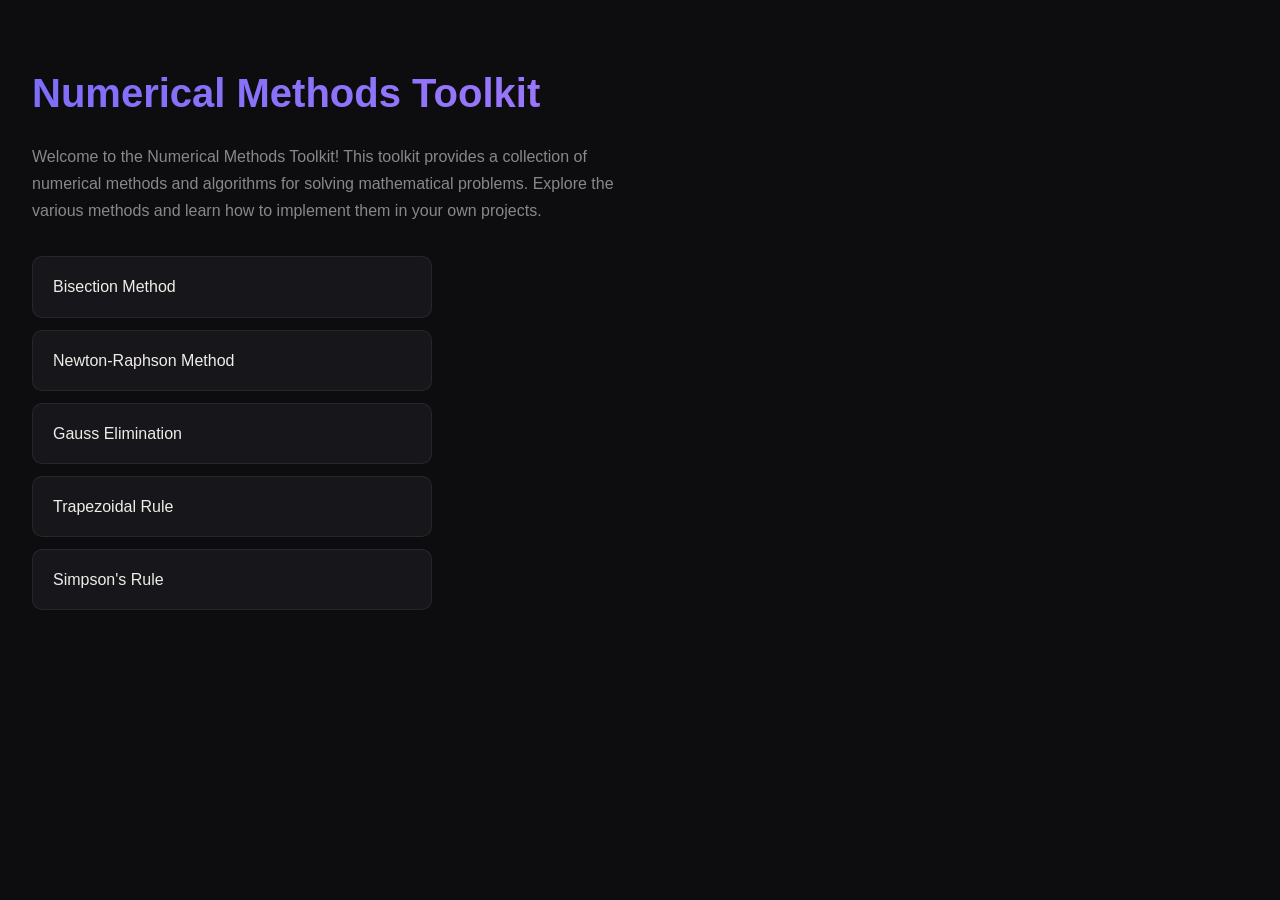
==== numerical-methods/index.html @ 8ac3cdbe "fixed syntax" ====
<!DOCTYPE html>
<html lang="en">
<head>
    <meta charset="UTF-8">
    <meta name="viewport" content="width=device-width, initial-scale=1.0">
    <title>Numerical Methods Toolkit</title>
    <link rel="stylesheet" href="styles.css">
</head>
<body>
    <h1>Numerical Methods Toolkit</h1>
    <p>Welcome to the Numerical Methods Toolkit! This toolkit provides a collection of numerical methods and algorithms for solving mathematical problems. Explore the various methods and learn how to implement them in your own projects.</p>
    <ul>
        <li><a href="bisection_method.html">Bisection Method</a></li>
        <li><a href="newton_raphson.html">Newton-Raphson Method</a></li>
        <li><a href="gauss_elimination.html">Gauss Elimination</a></li>
        <li><a href="trapezoidal_rule.html">Trapezoidal Rule</a></li>
        <li><a href="simpsons_rule.html">Simpson's Rule</a></li>
    </ul>
    <script src="script.js"></script>
</body>
</html>
---- numerical-methods/styles.css ----
:root {
    --bg: #0d0d0f;
    --text: #f0ede8;
    --accent: #7c6dfa;
    --accent2: #c084fc;
    --muted: #888;
}

body {
    background: var(--bg);
    color: var(--text);
    font-family: 'DM Sans', sans-serif;
    line-height: 1.7;
    margin: 0;
    padding: 2rem;
}

h1 {
    font-size: 2.5rem;
    margin-bottom: 1rem;
    font-weight: 800;
    background: linear-gradient(135deg, var(--accent), var(--accent2));
    -webkit-background-clip: text;
    background-clip: text;
    -webkit-text-fill-color: transparent;
}

p {
    color: var(--muted);
    margin-bottom: 2rem;
    max-width: 600px;
}

ul {
    list-style: none;
    padding: 0;
    display: flex;
    flex-direction: column;
    gap: 0.75rem;
    max-width: 400px;
}

li a {
    display: block;
    padding: 1rem 1.25rem;
    background: #16161b;
    border: 1px solid rgba(255, 255, 255, 0.07);
    border-radius: 10px;
    color: var(--text);
    text-decoration: none;
    transition: all 0.2s;
}

li a:hover {
    background: var(--accent);
    border-color: var(--accent);
    transform: translateY(-2px);
}
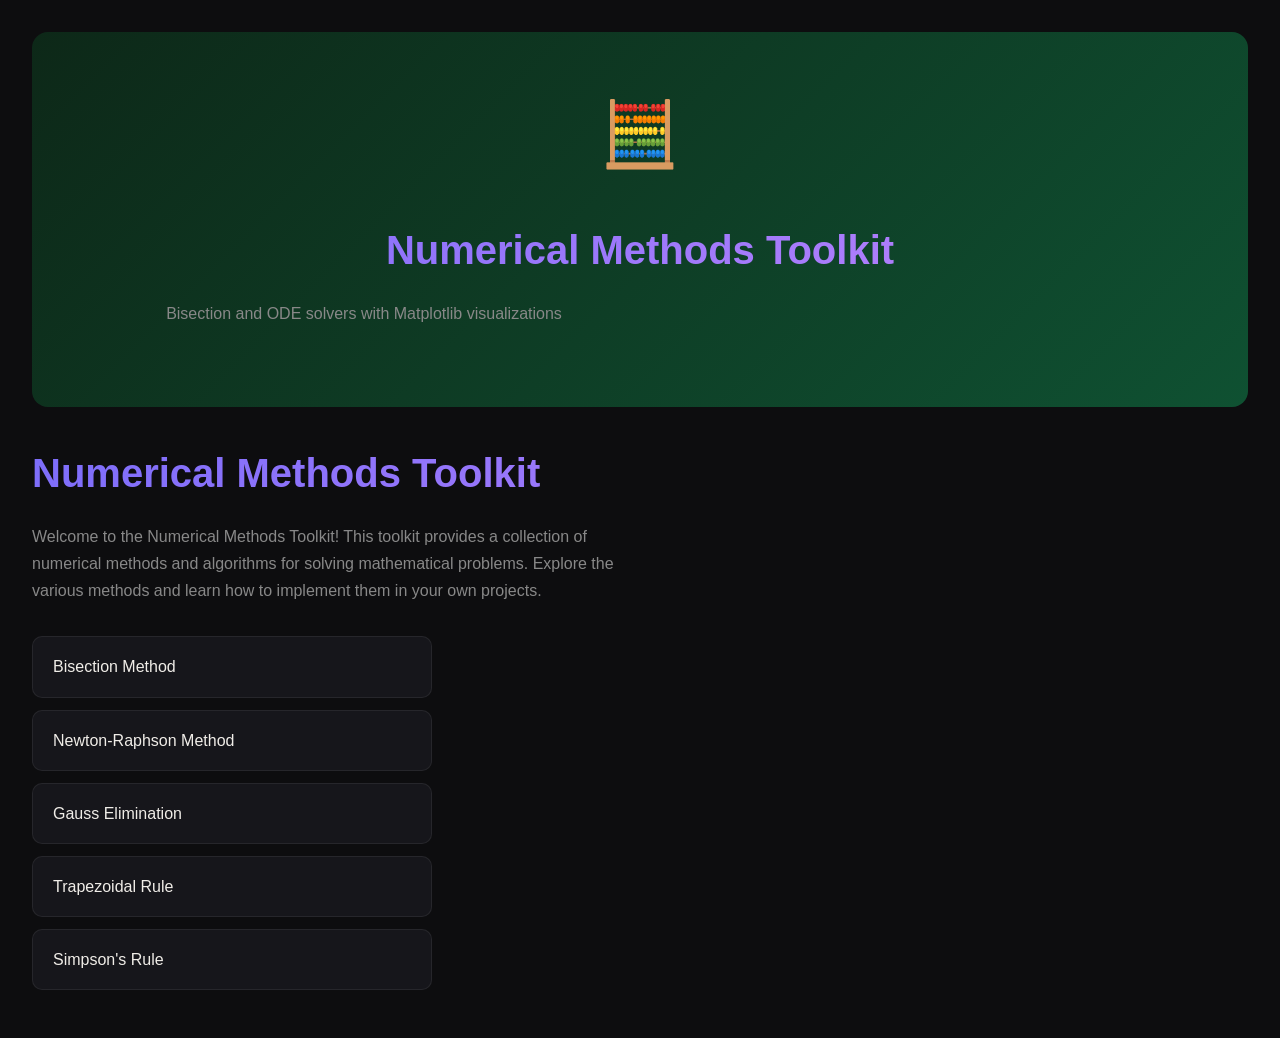
==== commit dd14e655: "added bg for nmethods" ====
--- a/numerical-methods/index.html
+++ b/numerical-methods/index.html
@@ -5,6 +5,11 @@
     <meta name="viewport" content="width=device-width, initial-scale=1.0">
     <title>Numerical Methods Toolkit</title>
     <link rel="stylesheet" href="styles.css">
+    <div class="page-header">
+    <div class="page-icon">&#129518;</div>
+    <h1>Numerical Methods Toolkit</h1>
+    <p>Bisection and ODE solvers with Matplotlib visualizations</p>
+</div>
 </head>
 <body>
     <h1>Numerical Methods Toolkit</h1>
--- a/numerical-methods/styles.css
+++ b/numerical-methods/styles.css
@@ -55,4 +55,17 @@
     background: var(--accent);
     border-color: var(--accent);
     transform: translateY(-2px);
+}
+
+.page-header {
+    background: linear-gradient(135deg, #0d2818, #0f5132);
+    padding: 3rem 2rem;
+    border-radius: 16px;
+    margin-bottom: 2rem;
+    text-align: center;
+}
+
+.page-icon {
+    font-size: 4rem;
+    margin-bottom: 1rem;
 }
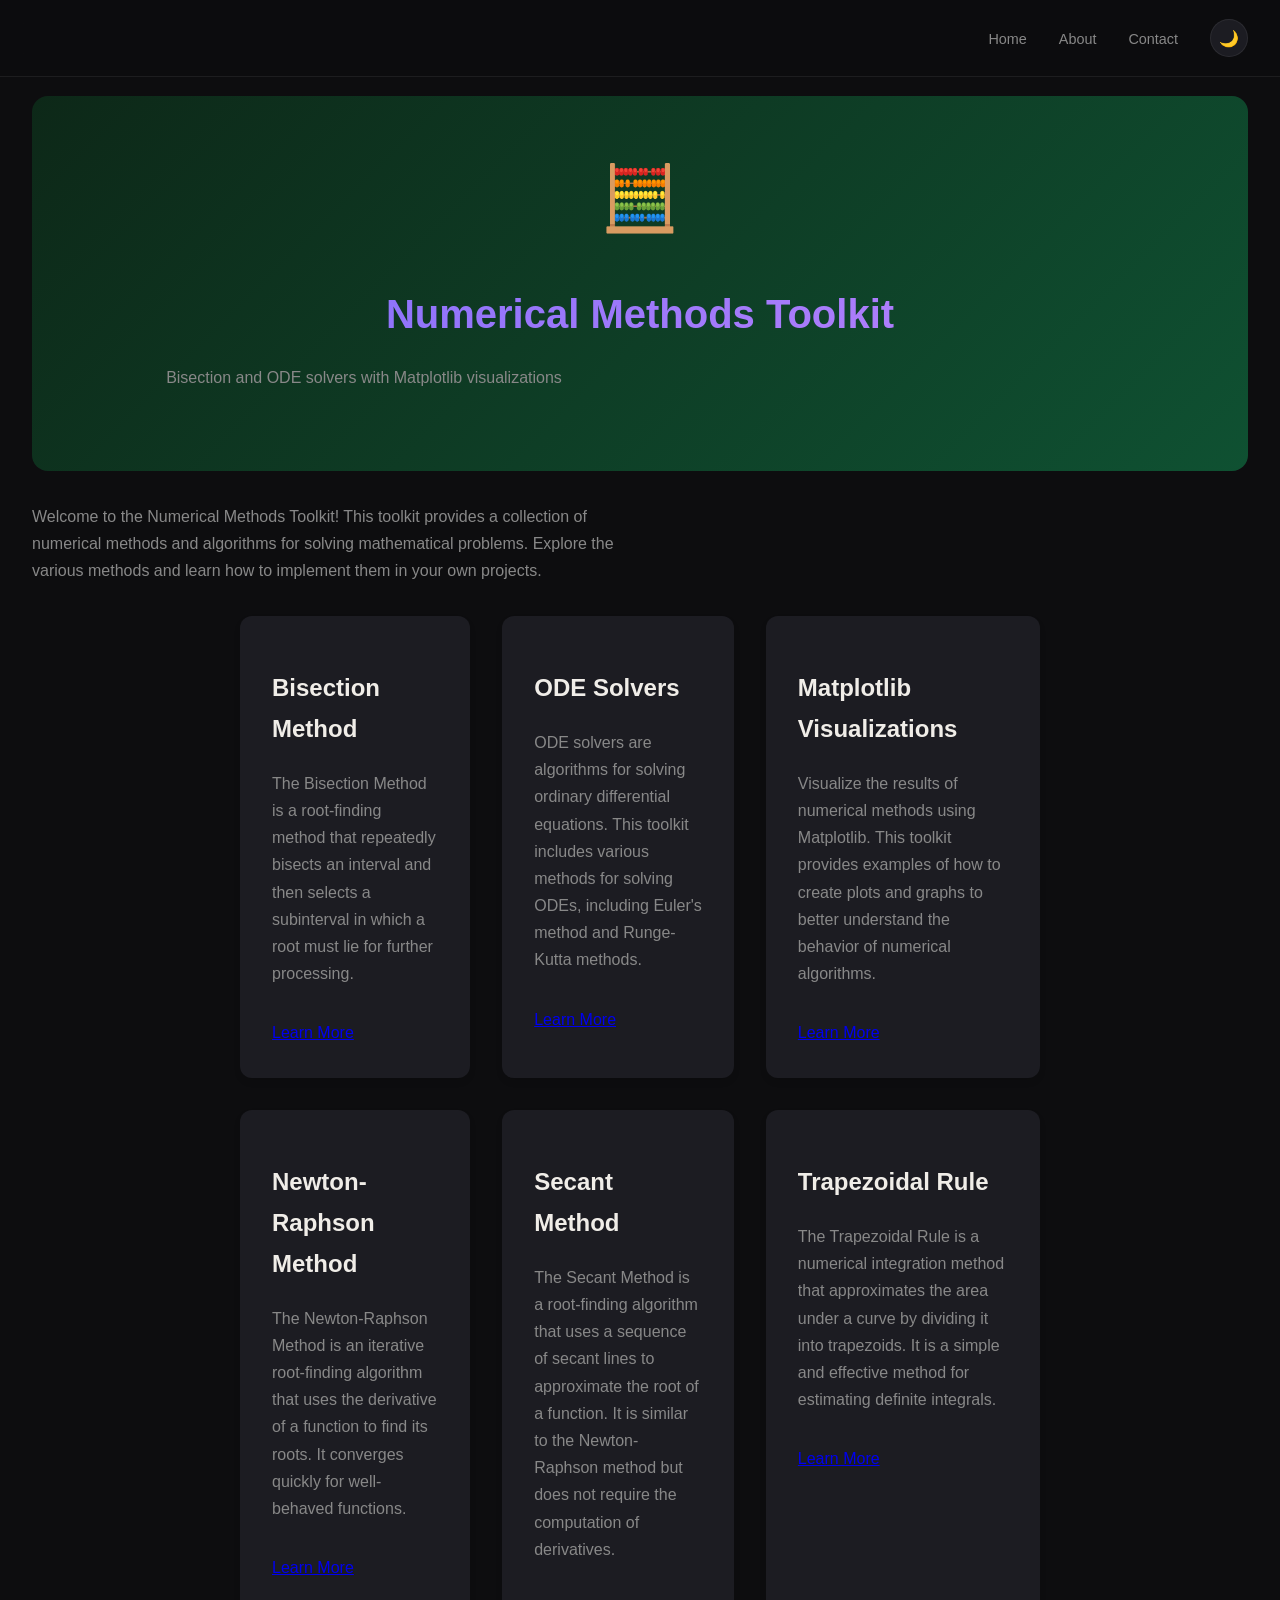
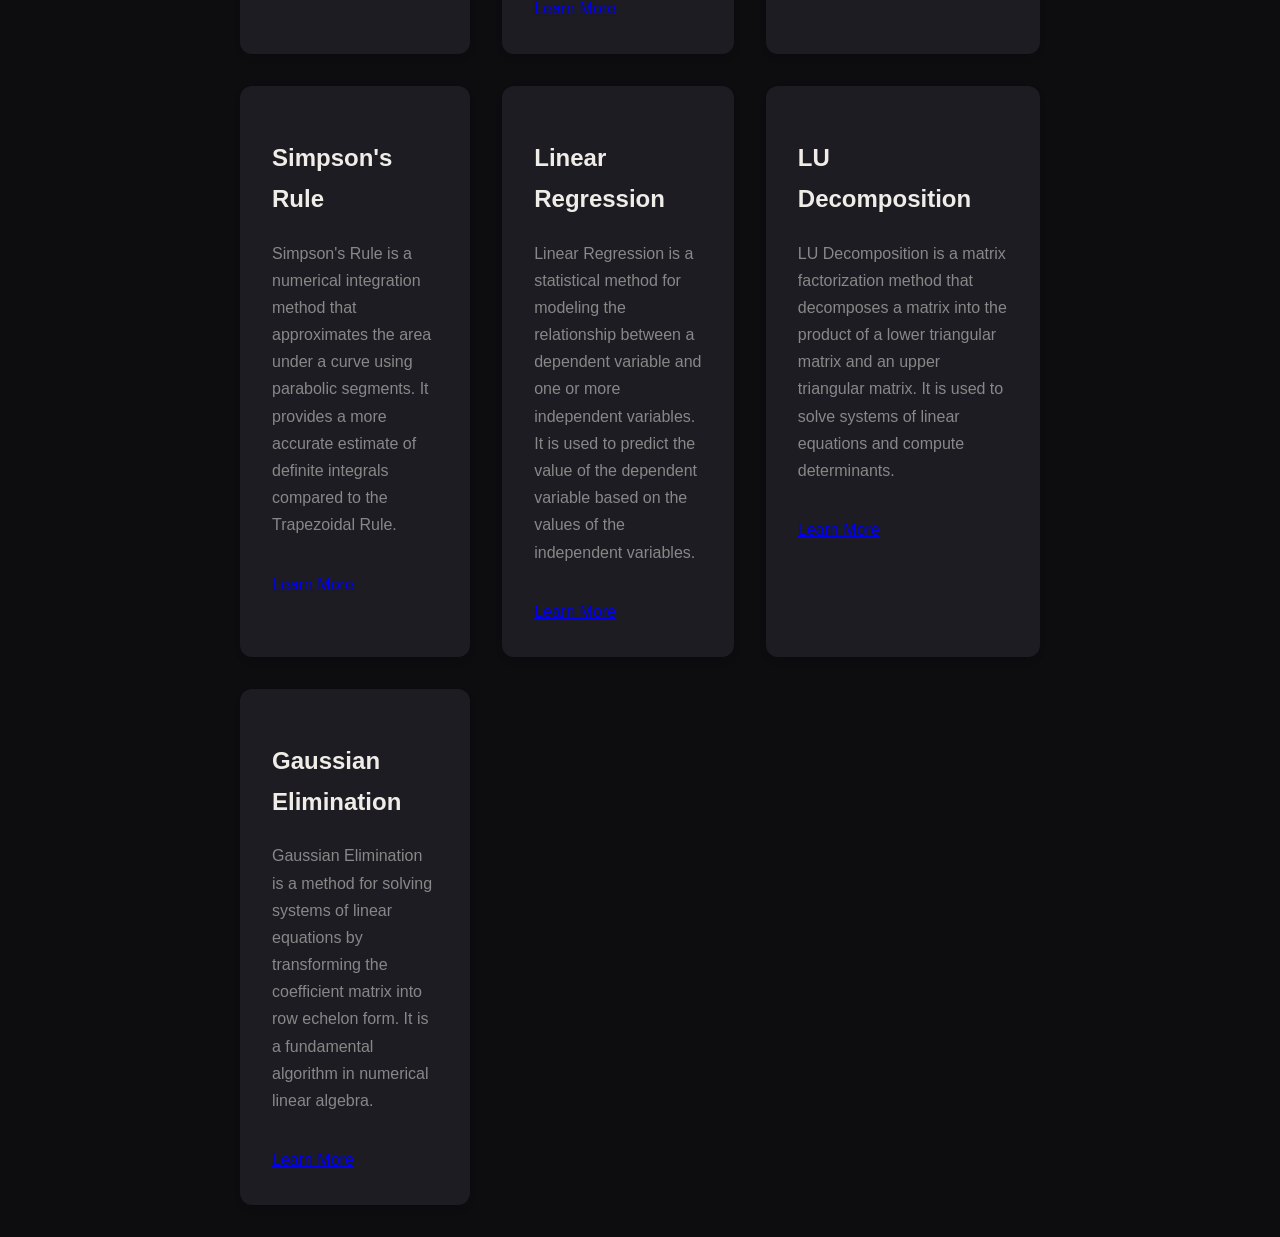
==== commit 29a12765: "Yeah got carried away with the theme button, but I think it looks good. I also added a few more page" ====
--- a/numerical-methods/index.html
+++ b/numerical-methods/index.html
@@ -5,22 +5,78 @@
     <meta name="viewport" content="width=device-width, initial-scale=1.0">
     <title>Numerical Methods Toolkit</title>
     <link rel="stylesheet" href="styles.css">
-    <div class="page-header">
-    <div class="page-icon">&#129518;</div>
-    <h1>Numerical Methods Toolkit</h1>
-    <p>Bisection and ODE solvers with Matplotlib visualizations</p>
-</div>
 </head>
 <body>
-    <h1>Numerical Methods Toolkit</h1>
+    <nav>
+        <ul>
+            <li><a href="../index.html">Home</a></li>
+            <li><a href="about.html">About</a></li>
+            <li><a href="contact.html">Contact</a></li>
+            <li><button id="themeBtn" class="theme-btn">🌙</button></li>
+        </ul>
+    </nav>
+
+    <div class="page-header">
+        <div class="page-icon">&#129518;</div>
+        <h1>Numerical Methods Toolkit</h1>
+        <p>Bisection and ODE solvers with Matplotlib visualizations</p>
+    </div>
+
     <p>Welcome to the Numerical Methods Toolkit! This toolkit provides a collection of numerical methods and algorithms for solving mathematical problems. Explore the various methods and learn how to implement them in your own projects.</p>
-    <ul>
-        <li><a href="bisection_method.html">Bisection Method</a></li>
-        <li><a href="newton_raphson.html">Newton-Raphson Method</a></li>
-        <li><a href="gauss_elimination.html">Gauss Elimination</a></li>
-        <li><a href="trapezoidal_rule.html">Trapezoidal Rule</a></li>
-        <li><a href="simpsons_rule.html">Simpson's Rule</a></li>
-    </ul>
+    <div class="container">
+        <div class="method-card">
+            <h2>Bisection Method</h2>
+            <p>The Bisection Method is a root-finding method that repeatedly bisects an interval and then selects a subinterval in which a root must lie for further processing.</p>
+            <a href="bisection_method.html" class="btn">Learn More</a>
+        </div>
+        <div class="method-card">
+            <h2>ODE Solvers</h2>
+            <p>ODE solvers are algorithms for solving ordinary differential equations. This toolkit includes various methods for solving ODEs, including Euler's method and Runge-Kutta methods.</p>
+            <a href="ode.html" class="btn">Learn More</a>
+        </div>
+        <div class="method-card">
+            <h2>Matplotlib Visualizations</h2>
+            <p>Visualize the results of numerical methods using Matplotlib. This toolkit provides examples of how to create plots and graphs to better understand the behavior of numerical algorithms.</p>
+            <a href="visualizations.html" class="btn">Learn More</a>
+        </div>
+        <div class="method-card">
+            <h2>Newton-Raphson Method</h2>
+            <p>The Newton-Raphson Method is an iterative root-finding algorithm that uses the derivative of a function to find its roots. It converges quickly for well-behaved functions.</p>
+            <a href="newton_raphson.html" class="btn">Learn More</a>
+        </div>
+        <div class="method-card">
+            <h2>Secant Method</h2>
+            <p>The Secant Method is a root-finding algorithm that uses a sequence of secant lines to approximate the root of a function. It is similar to the Newton-Raphson method but does not require the computation of derivatives.</p>
+            <a href="secant.html" class="btn">Learn More</a>
+        </div>
+        <div class="method-card">
+            <h2>Trapezoidal Rule</h2>
+            <p>The Trapezoidal Rule is a numerical integration method that approximates the area under a curve by dividing it into trapezoids. It is a simple and effective method for estimating definite integrals.</p>
+            <a href="trapezoidal_rule.html" class="btn">Learn More</a>
+        </div>
+        <div class="method-card">
+            <h2>Simpson's Rule</h2>
+            <p>Simpson's Rule is a numerical integration method that approximates the area under a curve using parabolic segments. It provides a more accurate estimate of definite integrals compared to the Trapezoidal Rule.</p>
+            <a href="simpsons_rule.html" class="btn">Learn More</a>
+        </div>
+        <div class="method-card">
+            <h2>Linear Regression</h2>
+            <p>Linear Regression is a statistical method for modeling the relationship between a dependent variable and one or more independent variables. It is used to predict the value of the dependent variable based on the values of the independent variables.</p>
+            <a href="linear-regression.html" class="btn">Learn More</a>
+        </div>
+        <div class="method-card">
+            <h2>LU Decomposition</h2>
+            <p>LU Decomposition is a matrix factorization method that decomposes a matrix into the product of a lower triangular matrix and an upper triangular matrix. It is used to solve systems of linear equations and compute determinants.</p>
+            <a href="lu-decomposition.html" class="btn">Learn More</a>
+        </div>
+        <div class="method-card">
+            <h2>Gaussian Elimination</h2>
+            <p>Gaussian Elimination is a method for solving systems of linear equations by transforming the coefficient matrix into row echelon form. It is a fundamental algorithm in numerical linear algebra.</p>
+            <a href="gauss-elimination.html" class="btn">Learn More</a>
+        </div>
+
+    </div>
+
     <script src="script.js"></script>
 </body>
 </html>
--- a/numerical-methods/styles.css
+++ b/numerical-methods/styles.css
@@ -4,6 +4,16 @@
     --accent: #7c6dfa;
     --accent2: #c084fc;
     --muted: #888;
+    --bg3: #1c1c22;
+    --border: rgba(255, 255, 255, 0.07);
+}
+
+[data-theme="light"] {
+  --bg: #f5f4f0;
+  --text: #1a1a1a;
+  --accent: #5b47f5;
+  --bg3: #ffffff;
+  --border: rgba(0, 0, 0, 0.08);
 }
 
 body {
@@ -12,7 +22,7 @@
     font-family: 'DM Sans', sans-serif;
     line-height: 1.7;
     margin: 0;
-    padding: 2rem;
+    padding: 6rem 2rem 2rem;
 }
 
 h1 {
@@ -31,30 +41,64 @@
     max-width: 600px;
 }
 
-ul {
-    list-style: none;
-    padding: 0;
+nav {
+    position: fixed;
+    top: 0;
+    left: 0;
+    right: 0;
+    z-index: 100;
+    padding: 1.2rem 2rem;
     display: flex;
-    flex-direction: column;
-    gap: 0.75rem;
-    max-width: 400px;
+    justify-content: flex-end;
+    align-items: center;
+    backdrop-filter: blur(14px);
+    background: rgba(13, 13, 15, 0.7);
+    border-bottom: 1px solid var(--border);
+    transition: background .3s;
 }
 
-li a {
-    display: block;
-    padding: 1rem 1.25rem;
-    background: #16161b;
-    border: 1px solid rgba(255, 255, 255, 0.07);
-    border-radius: 10px;
-    color: var(--text);
-    text-decoration: none;
-    transition: all 0.2s;
+[data-theme="light"] nav {
+    background: rgba(245, 244, 240, 0.8);
 }
 
-li a:hover {
-    background: var(--accent);
+nav ul {
+    display: flex;
+    gap: 2rem;
+    list-style: none;
+    align-items: center;
+    padding: 0;
+    margin: 0;
+}
+
+nav ul li a {
+    color: var(--muted);
+    text-decoration: none;
+    font-size: .9rem;
+    font-weight: 500;
+    transition: color .2s;
+}
+
+nav ul li a:hover {
+    color: var(--text);
+}
+
+.theme-btn {
+    background: var(--bg3);
+    border: 1px solid var(--border);
+    color: var(--text);
+    cursor: pointer;
+    width: 38px;
+    height: 38px;
+    border-radius: 50%;
+    font-size: 1rem;
+    display: flex;
+    align-items: center;
+    justify-content: center;
+    transition: all .2s;
+}
+
+.theme-btn:hover {
     border-color: var(--accent);
-    transform: translateY(-2px);
 }
 
 .page-header {
@@ -68,4 +112,22 @@
 .page-icon {
     font-size: 4rem;
     margin-bottom: 1rem;
+}
+
+.container {
+    display: grid;
+    grid-template-columns: auto auto auto;
+    gap: 2rem;
+    max-width: 800px;
+    margin: 0 auto;
+    padding: 0 2rem;
+}
+
+.container div {
+    background: var(--bg3);
+    padding: 2rem;
+    border-radius: 12px;
+    box-shadow: 0 4px 6px rgba(0, 0, 0, 0.1);
+    transition: transform .2s, box-shadow .2s;
+
 }
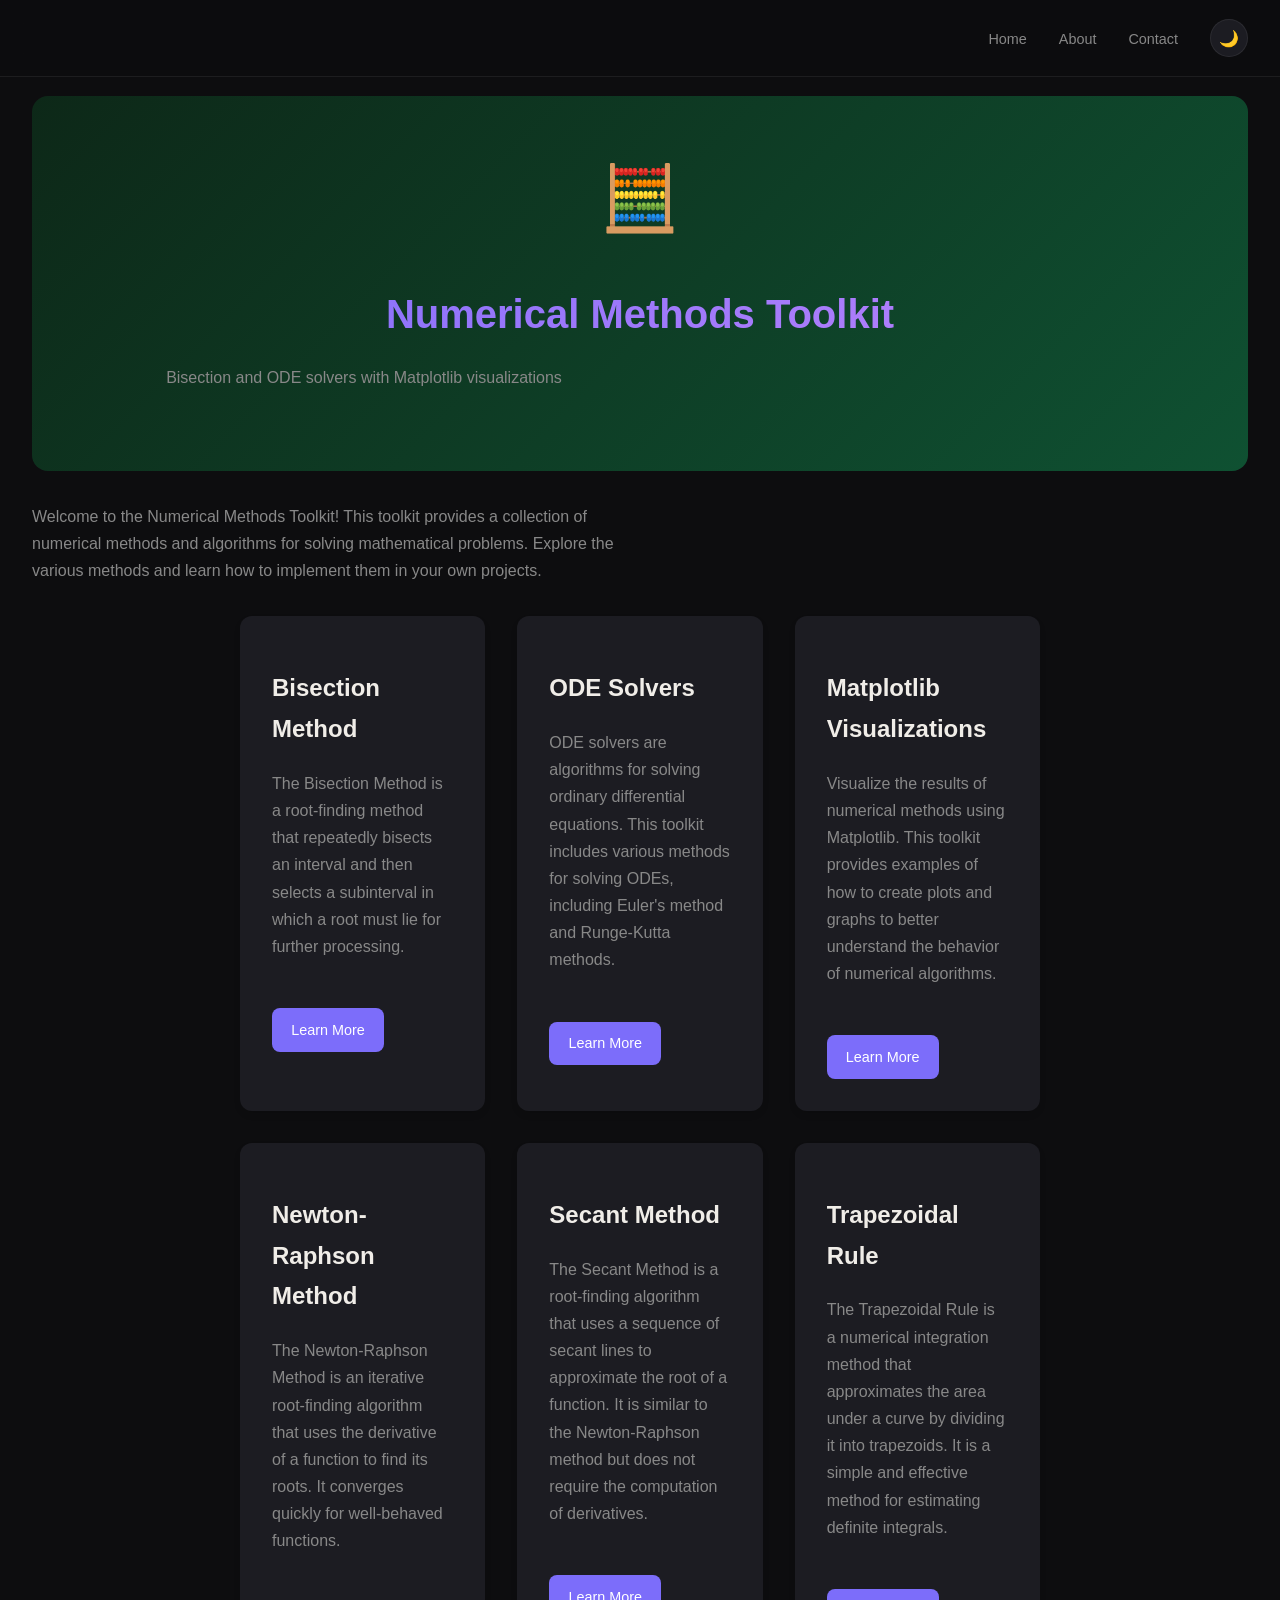
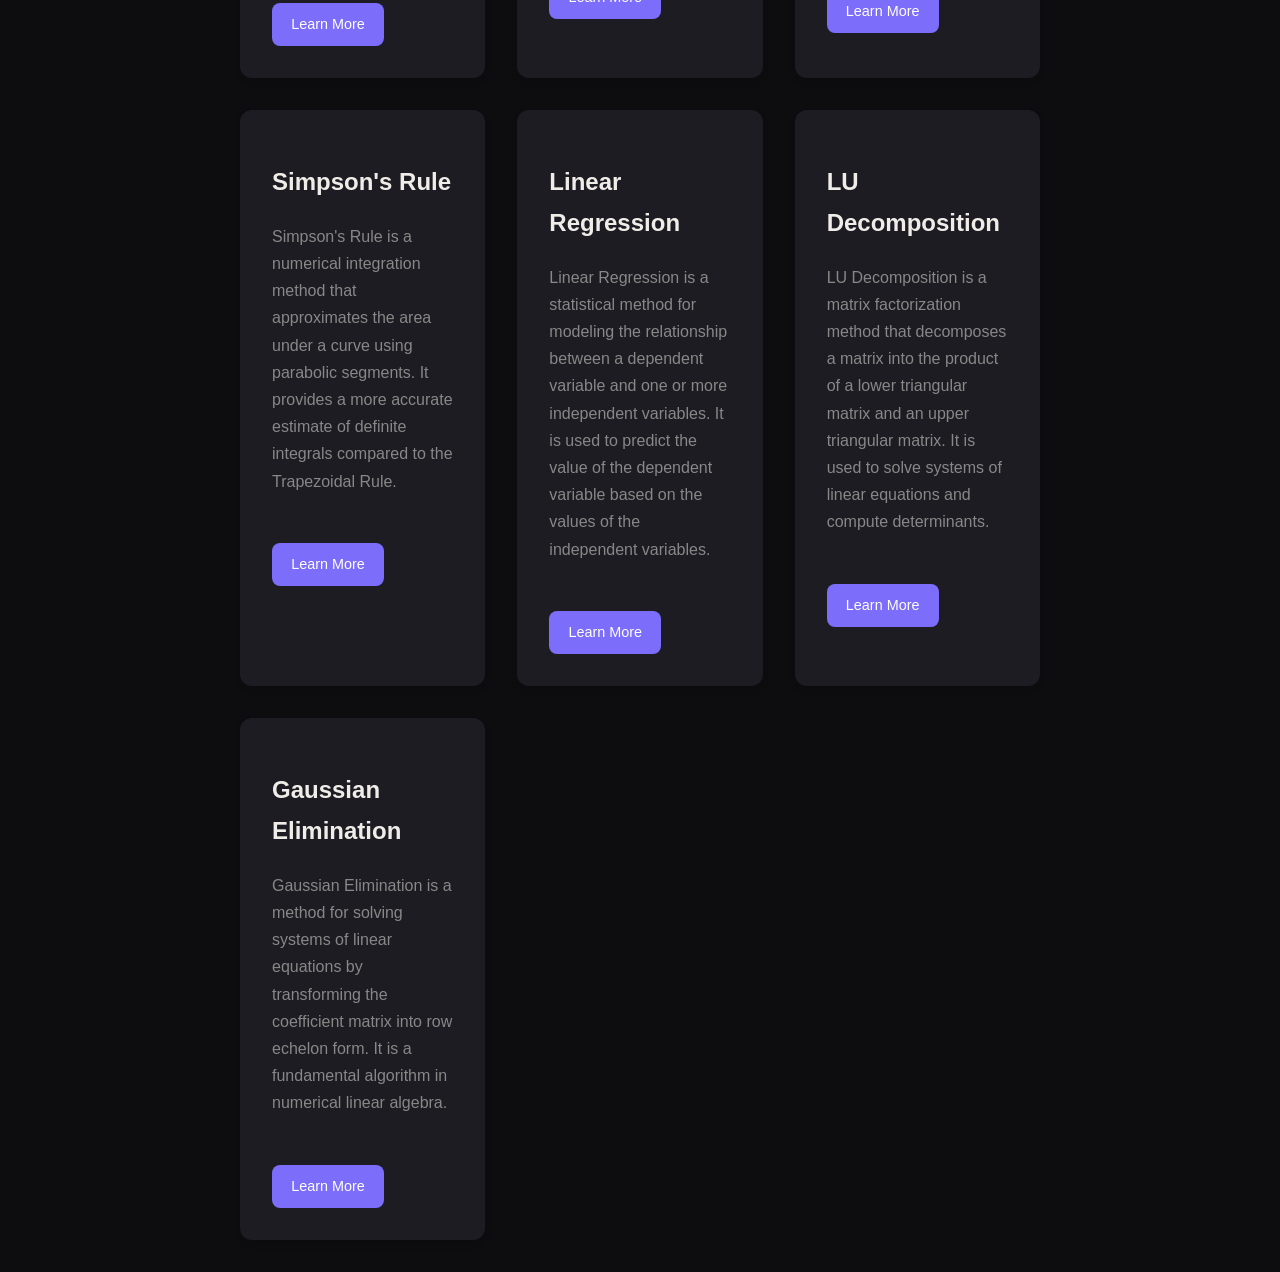
==== commit 890c3734: "some more code" ====
--- a/numerical-methods/index.html
+++ b/numerical-methods/index.html
@@ -72,7 +72,7 @@
         <div class="method-card">
             <h2>Gaussian Elimination</h2>
             <p>Gaussian Elimination is a method for solving systems of linear equations by transforming the coefficient matrix into row echelon form. It is a fundamental algorithm in numerical linear algebra.</p>
-            <a href="gauss-elimination.html" class="btn">Learn More</a>
+            <a href="gauss_elimination.html" class="btn">Learn More</a>
         </div>
 
     </div>
--- a/numerical-methods/styles.css
+++ b/numerical-methods/styles.css
@@ -116,7 +116,7 @@
 
 .container {
     display: grid;
-    grid-template-columns: auto auto auto;
+    grid-template-columns: repeat(3, 1fr);
     gap: 2rem;
     max-width: 800px;
     margin: 0 auto;
@@ -130,4 +130,213 @@
     box-shadow: 0 4px 6px rgba(0, 0, 0, 0.1);
     transition: transform .2s, box-shadow .2s;
 
+}
+
+.btn {
+    display: inline-block;
+    margin-top: 1rem;
+    padding: 0.6rem 1.2rem;
+    background: var(--accent);
+    color: #fff;
+    text-decoration: none;
+    border-radius: 8px;
+    font-size: 0.9rem;
+    font-weight: 500;
+    transition: background 0.2s, transform 0.2s;
+}
+
+.btn:hover {
+    background: var(--accent2);
+    transform: translateY(-2px);
+}
+
+/* --- Method page layout --- */
+.method-page {
+    max-width: 500px;
+    margin: 0 auto 3rem;
+    background: var(--bg3);
+    border: 1px solid var(--border);
+    border-radius: 16px;
+    padding: 2rem;
+}
+
+/* --- Labels and inputs --- */
+.method-page label {
+    display: block;
+    font-size: .85rem;
+    font-weight: 600;
+    color: var(--text);
+    margin-bottom: .4rem;
+    margin-top: 1.2rem;
+}
+
+.method-page label:first-of-type {
+    margin-top: 0;
+}
+
+.method-page input[type="text"] {
+    width: 100%;
+    padding: .7rem .9rem;
+    background: var(--bg);
+    border: 1px solid var(--border);
+    border-radius: 8px;
+    color: var(--text);
+    font-family: 'DM Sans', sans-serif;
+    font-size: .95rem;
+    outline: none;
+    transition: border-color .2s;
+}
+
+.method-page input[type="text"]:focus {
+    border-color: var(--accent);
+}
+
+.input-error {
+    border-color: #ff4d4d !important;
+}
+
+.hint {
+    font-size: .8rem;
+    color: var(--muted);
+    margin: .4rem 0 0;
+}
+
+/* --- Math preview box --- */
+.math-preview {
+    min-height: 2rem;
+    margin: .6rem 0 0;
+    padding: .5rem .2rem;
+    font-size: 1.1rem;
+    color: var(--text);
+}
+
+/* --- Calculate button spacing --- */
+.method-page .btn {
+    margin-top: 1.8rem;
+    width: 100%;
+    text-align: center;
+    border: none;
+    cursor: pointer;
+    font-family: 'DM Sans', sans-serif;
+}
+
+/* --- Results area --- */
+#results {
+    margin-top: 2rem;
+}
+
+#results table {
+    width: 100%;
+    border-collapse: collapse;
+    margin-bottom: 1rem;
+}
+
+#results th,
+#results td {
+    padding: .6rem .8rem;
+    text-align: center;
+    font-size: .85rem;
+    border-bottom: 1px solid var(--border);
+}
+
+#results th {
+    color: var(--muted);
+    font-weight: 600;
+    text-transform: uppercase;
+    font-size: .75rem;
+    letter-spacing: .04em;
+}
+
+#results td {
+    color: var(--text);
+}
+
+#results strong {
+    color: var(--accent);
+    font-size: 1.1rem;
+}
+
+.error {
+    color: #ff4d4d;
+    font-size: .9rem;
+    font-weight: 500;
+}
+
+/* --- Dropdown for matrix size --- */
+.method-page select {
+    width: 100%;
+    padding: .7rem .9rem;
+    background: var(--bg);
+    border: 1px solid var(--border);
+    border-radius: 8px;
+    color: var(--text);
+    font-family: 'DM Sans', sans-serif;
+    font-size: .95rem;
+    margin-top: .4rem;
+}
+
+/* --- Matrix input grid --- */
+.matrix-table {
+    margin: 1.5rem auto 0;
+    border-collapse: separate;
+    border-spacing: .5rem;
+}
+
+.matrix-input {
+    width: 3.5rem;
+    padding: .6rem;
+    text-align: center;
+    background: var(--bg);
+    border: 1px solid var(--border);
+    border-radius: 8px;
+    color: var(--text);
+    font-family: 'DM Sans', sans-serif;
+    font-size: .95rem;
+    outline: none;
+    transition: border-color .2s;
+}
+
+.matrix-input:focus {
+    border-color: var(--accent);
+}
+
+.eq-sign {
+    color: var(--muted);
+    font-weight: 600;
+    padding: 0 .3rem;
+}
+
+/* --- Step-by-step elimination tables --- */
+.step-table {
+    width: 100%;
+    border-collapse: collapse;
+    margin: .5rem 0 1.5rem;
+}
+
+.step-table td {
+    padding: .5rem;
+    text-align: center;
+    font-size: .85rem;
+    color: var(--muted);
+    border-bottom: 1px solid var(--border);
+}
+
+/* --- Final solution list --- */
+.solution-list {
+    list-style: none;
+    padding: 0;
+    margin: .5rem 0 0;
+    display: flex;
+    flex-direction: column;
+    gap: .5rem;
+}
+
+.solution-list li {
+    background: var(--bg);
+    border: 1px solid var(--border);
+    border-radius: 8px;
+    padding: .7rem 1rem;
+    color: var(--accent);
+    font-weight: 600;
+    font-size: 1.05rem;
 }
